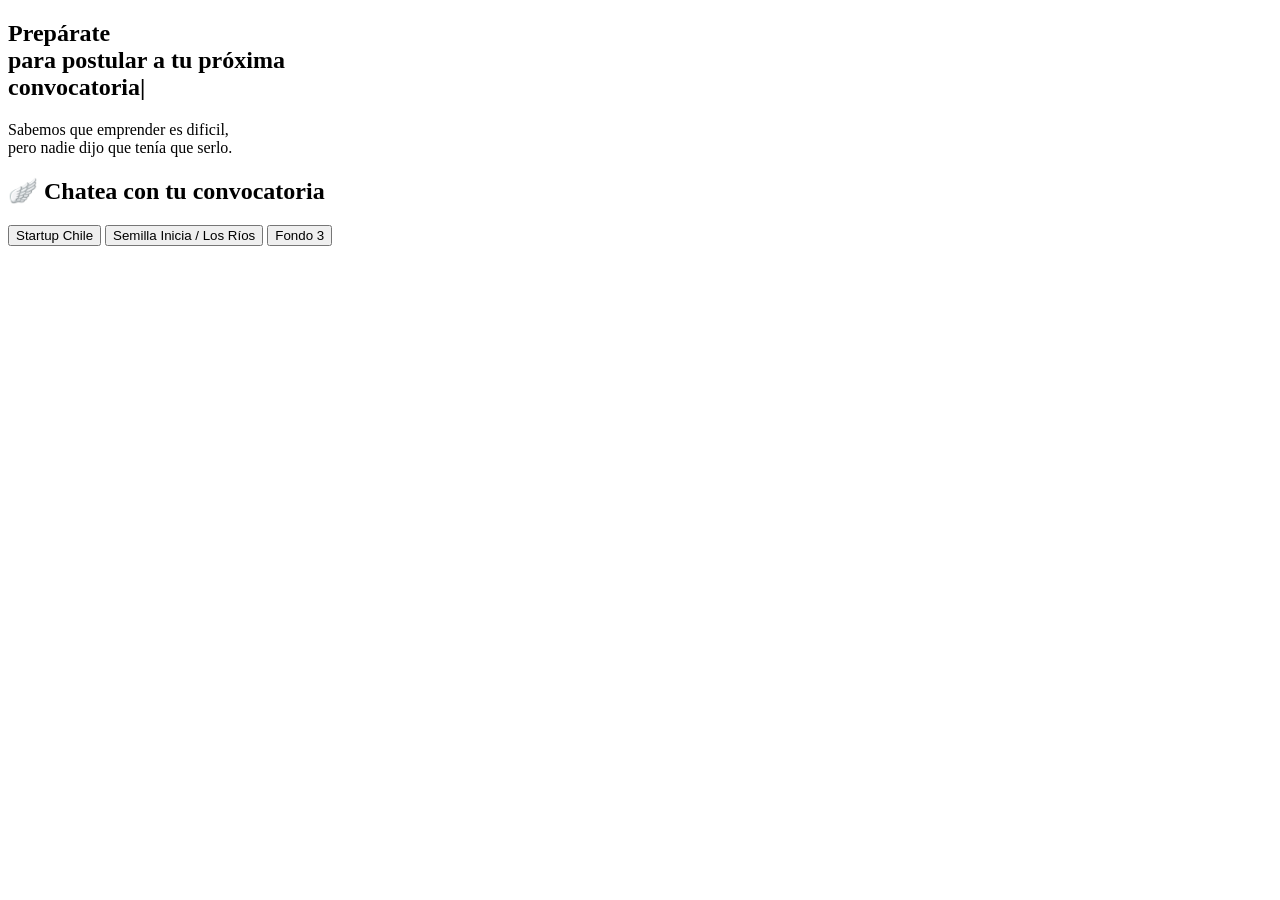
==== index.html @ 3ef93caf "Update index.html" ====
<!DOCTYPE html>
<html lang="es">
<head>
  <meta charset="UTF-8">
  <meta name="viewport" content="width=device-width, initial-scale=1.0">
  <title>Chatea con tu próxima convocatoria</title>
  <link rel="preconnect" href="https://fonts.googleapis.com">
  <link rel="preconnect" href="https://fonts.gstatic.com" crossorigin>
  <link href="https://fonts.googleapis.com/css2?family=Inter:wght@400;600;800&display=swap" rel="stylesheet">
  <link rel="stylesheet" href="styles.css?v=8">
  <link rel="icon" href="./favicon.ico">
</head>
  
<body>
  <div class="page">
    <section class="hero">
    <h1 class="hero-title">
  <span class="line">Prepárate <br></span>
  <span class="line">para postular a tu próxima <br><span id="dynamic-text"></span><span class="cursor">|</span></span>
</h1>
      <p class="subtitle">
        Sabemos que emprender es dificil,<br> pero nadie dijo que tenía que serlo.<br>
      </p>  

    <h2>🪽 Chatea con tu convocatoria</h2>
    <div class="button-container">
      <button id="Talca" onclick="location.href='StartupChile/index.html'">Startup Chile</button>
      <button id="LasCondes" onclick="location.href='IniciaLosLagos/index.html'">Semilla Inicia / Los Ríos</button>
      <button id="Digital" onclick="location.href='fondo3/index.html'">Fondo 3</button>
    </div>
  </div>
  <script src="main.js"></script>
</body>
</body>
</html>
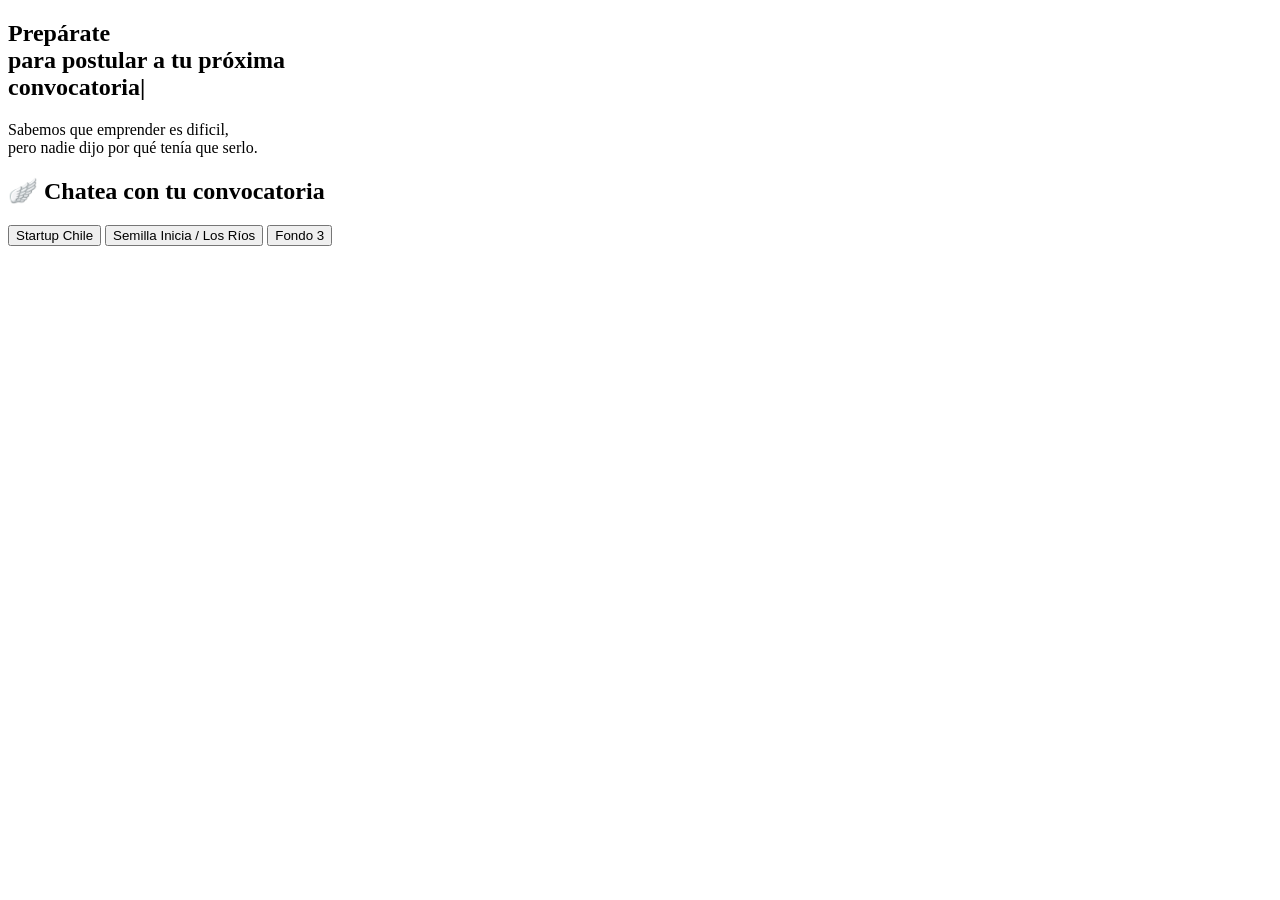
==== commit 02fa18d0: "Update index.html" ====
--- a/index.html
+++ b/index.html
@@ -19,7 +19,7 @@
   <span class="line">para postular a tu próxima <br><span id="dynamic-text"></span><span class="cursor">|</span></span>
 </h1>
       <p class="subtitle">
-        Sabemos que emprender es dificil,<br> pero nadie dijo que tenía que serlo.<br>
+        Sabemos que emprender es dificil,<br> pero nadie dijo por qué tenía que serlo.<br>
       </p>  
 
     <h2>🪽 Chatea con tu convocatoria</h2>
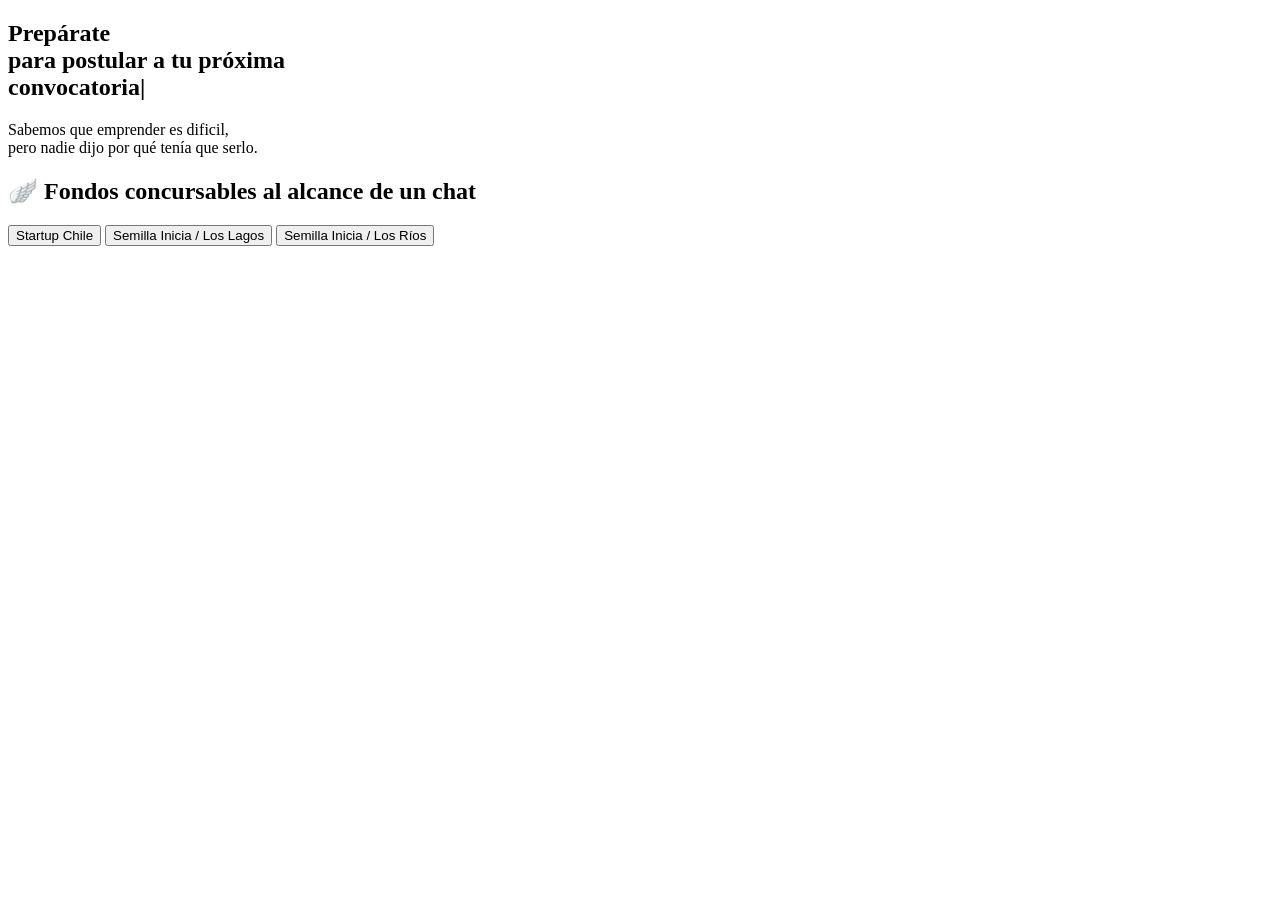
==== commit 0644be84: "Update index.html" ====
--- a/index.html
+++ b/index.html
@@ -22,11 +22,11 @@
         Sabemos que emprender es dificil,<br> pero nadie dijo por qué tenía que serlo.<br>
       </p>  
 
-    <h2>🪽 Chatea con tu convocatoria</h2>
+    <h2>🪽 Fondos concursables al alcance de un chat</h2>
     <div class="button-container">
       <button id="Talca" onclick="location.href='StartupChile/index.html'">Startup Chile</button>
-      <button id="LasCondes" onclick="location.href='IniciaLosLagos/index.html'">Semilla Inicia / Los Ríos</button>
-      <button id="Digital" onclick="location.href='fondo3/index.html'">Fondo 3</button>
+      <button id="LasCondes" onclick="location.href='IniciaLosLagos/index.html'">Semilla Inicia / Los Lagos</button>
+      <button id="Digital" onclick="location.href='IniciaLosRios/index.html'">Semilla Inicia / Los Ríos</button>
     </div>
   </div>
   <script src="main.js"></script>
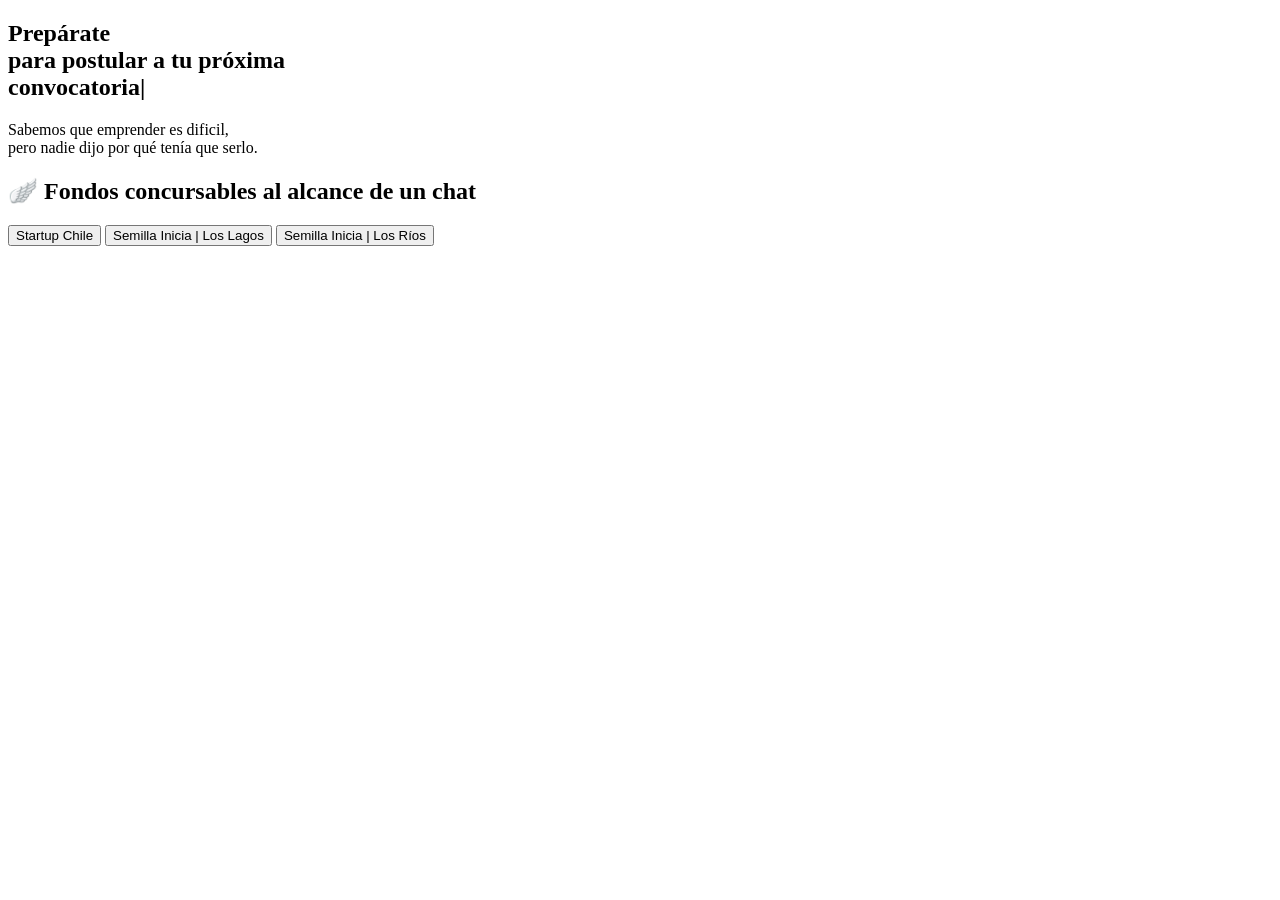
==== commit fc3356e3: "Update index.html" ====
--- a/index.html
+++ b/index.html
@@ -25,8 +25,8 @@
     <h2>🪽 Fondos concursables al alcance de un chat</h2>
     <div class="button-container">
       <button id="Talca" onclick="location.href='StartupChile/index.html'">Startup Chile</button>
-      <button id="LasCondes" onclick="location.href='IniciaLosLagos/index.html'">Semilla Inicia / Los Lagos</button>
-      <button id="Digital" onclick="location.href='IniciaLosRios/index.html'">Semilla Inicia / Los Ríos</button>
+      <button id="LasCondes" onclick="location.href='IniciaLosLagos/index.html'">Semilla Inicia | Los Lagos</button>
+      <button id="Digital" onclick="location.href='IniciaLosRios/index.html'">Semilla Inicia | Los Ríos</button>
     </div>
   </div>
   <script src="main.js"></script>
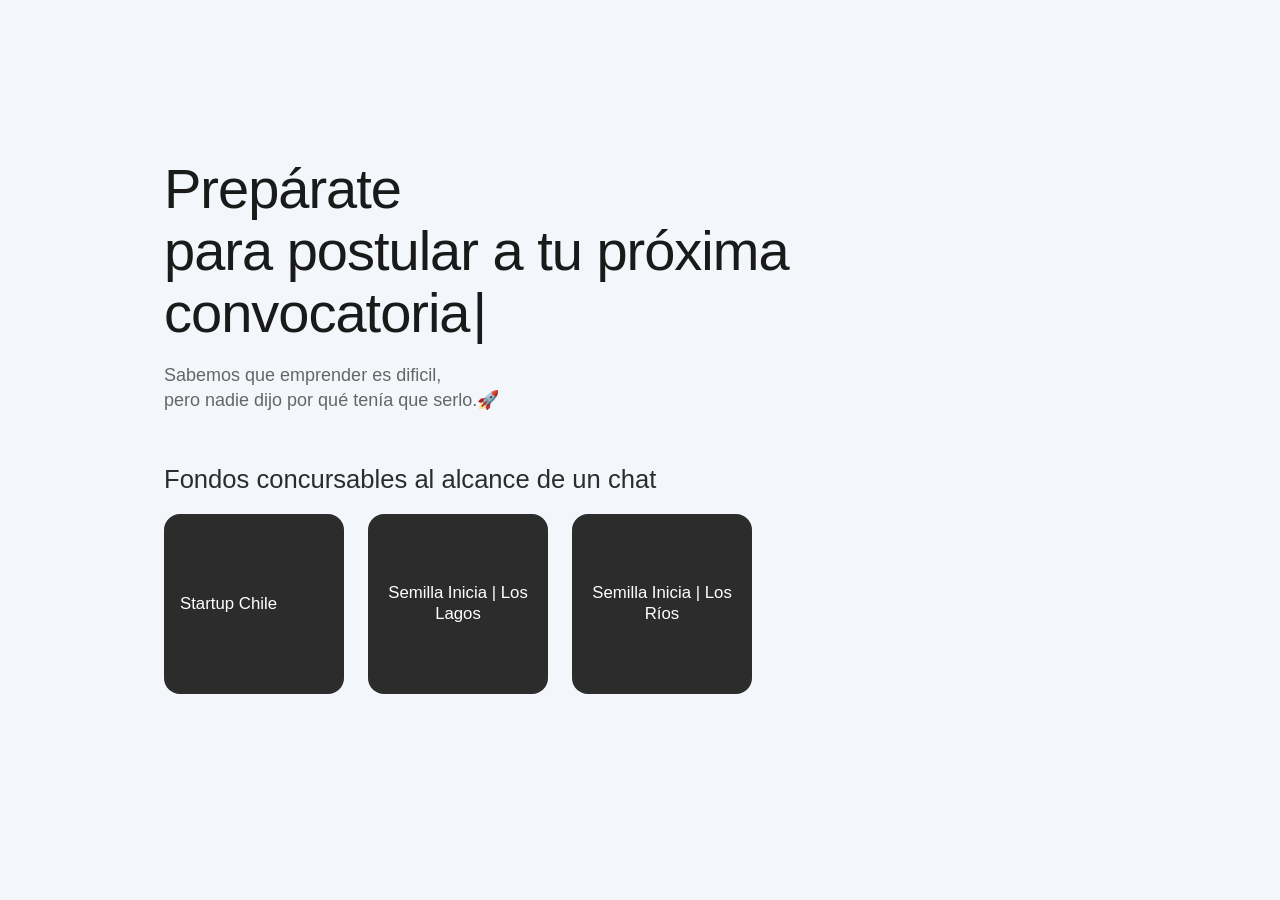
==== commit 75de9ccc: "Update index.html" ====
--- a/index.html
+++ b/index.html
@@ -19,10 +19,10 @@
   <span class="line">para postular a tu próxima <br><span id="dynamic-text"></span><span class="cursor">|</span></span>
 </h1>
       <p class="subtitle">
-        Sabemos que emprender es dificil,<br> pero nadie dijo por qué tenía que serlo.<br>
+        Sabemos que emprender es dificil,<br> pero nadie dijo por qué tenía que serlo.🚀<br>
       </p>  
 
-    <h2>🪽 Fondos concursables al alcance de un chat</h2>
+    <h2>Fondos concursables al alcance de un chat</h2>
     <div class="button-container">
       <button id="Talca" onclick="location.href='StartupChile/index.html'">Startup Chile</button>
       <button id="LasCondes" onclick="location.href='IniciaLosLagos/index.html'">Semilla Inicia | Los Lagos</button>
--- a/styles.css
+++ b/styles.css
@@ -0,0 +1,182 @@
+body {
+  font-family: 'Inter', -apple-system, BlinkMacSystemFont, 'Segoe UI', Roboto, sans-serif;
+  background-color: #F3F6FA;
+  padding: 2em;
+  max-width: 1000px;
+  margin: auto;
+  color: #2c2c2c;
+  line-height: 1.1;
+}
+
+.hero {
+  max-width: 1000px;
+  padding: 80px 24px;
+  text-align: left;
+}
+
+/* TÍTULO GRANDE */
+.hero-title {
+  font-size: clamp(1.8rem, 6vw, 56px);
+  line-height: 1.1;
+  font-weight: 400;
+  color: #1a1a1a;
+  margin-bottom: 20px;
+  letter-spacing: -1px;
+  min-height: calc(1.1em * 2); 
+  display: block;
+}
+
+.cursor {
+  display: inline-block;
+  margin-left: 3px;
+  animation: blink 1s infinite;
+}
+
+@keyframes blink {
+  0%, 50%, 100% { opacity: 1; }
+  25%, 75% { opacity: 0; }
+}
+
+.subtitle {
+  font-size: 18px;
+  font-weight: 500;
+  color: #666;
+  max-width: 860px;
+  line-height: 1.4
+}
+
+.justify {
+  display: block;
+  text-align: justify;
+  text-justify: inter-word;
+}
+
+/* Center the meta line */
+.meta-line { text-align: left; }
+
+h2 {
+  text-align: left;
+  margin-top: 2em;
+  font-size: 1.6em;
+  font-weight: 400;
+}
+
+/* Normalize buttons on mobile and apply styles */
+.button-container {
+  display: flex;
+  gap: 24px;            /* avoid 1cm on mobile */
+  justify-content: left;
+  flex-wrap: wrap;
+  margin-top: 1em;
+}
+
+.button-container button {
+  -webkit-appearance: none;
+  appearance: none;
+  box-sizing: border-box;
+  width: 180px;
+  aspect-ratio: 1 / 1;   /* square */
+  height: auto;          /* let aspect-ratio control height */
+  padding: 16px;
+    border-radius: 16px;
+
+
+  font-family: 'Montserrat', sans-serif;
+  font-weight: 400;
+  font-size: 1.05em;
+  line-height: 1.25;
+
+  background-color: #2c2c2c;
+  color: #fff;
+  border: none;
+  cursor: pointer;
+
+  display: flex;
+  align-items: center;
+  text-align: center;
+
+  transition: background-color .25s ease, color .25s ease;
+  touch-action: manipulation;
+}
+
+.button-container button:hover {
+  background-color: #444;
+  color: #fff;
+}
+
+.cards {
+  display: grid;
+  grid-template-columns: repeat(auto-fit, minmax(220px, 1fr));
+  gap: 20px;
+}
+
+.card {
+  background: white;
+  border-radius: 16px;
+  padding: 24px;
+  min-height: 120px;
+
+  display: flex;
+  align-items: center;
+  justify-content: center;
+  text-align: center;
+
+  font-weight: 500;
+
+  box-shadow: 0 4px 12px rgba(0,0,0,0.06);
+  transition: all 0.25s ease;
+  cursor: pointer;
+}
+
+.card:hover {
+  transform: translateY(-6px);
+  box-shadow: 0 10px 24px rgba(0,0,0,0.12);
+}
+
+.card.startup {
+  background: linear-gradient(135deg, #eef2ff, #e0e7ff);
+}
+
+.card.semilla {
+  background: linear-gradient(135deg, #ecfdf5, #d1fae5);
+}
+
+
+/* Mobile tuning: smaller squares, bigger text, centered */
+@media (max-width: 640px) {
+  body { padding: 1.25em; }
+
+ .hero-title {
+    font-size: 1.6rem;
+    line-height: 1.15;
+    letter-spacing: -0.5px;
+    margin-bottom: 0.4em;
+    display: -webkit-box;
+    -webkit-line-clamp: 4;
+    -webkit-box-orient: vertical;
+    min-height: calc(1.15em * 4);
+    overflow: hidden;
+  }
+  p  {
+    font-size: 0.95rem;
+    line-height: 1.4;
+  }
+    h2 {
+    font-size: 0.95rem;
+    line-height: 1.4;
+  }
+  .button-container {
+    flex-direction: column;
+    align-items: left;
+    gap: 14px;
+  }
+
+  .button-container button {
+    width: min(80vw, 240px);   /* cap square size */
+    aspect-ratio: 1 / 1;       /* keep square */
+    height: auto;
+    padding: 24px;
+    font-size: clamp(1rem, 3.5vw, 1.125rem);
+    line-height: 1.3;
+  }
+}
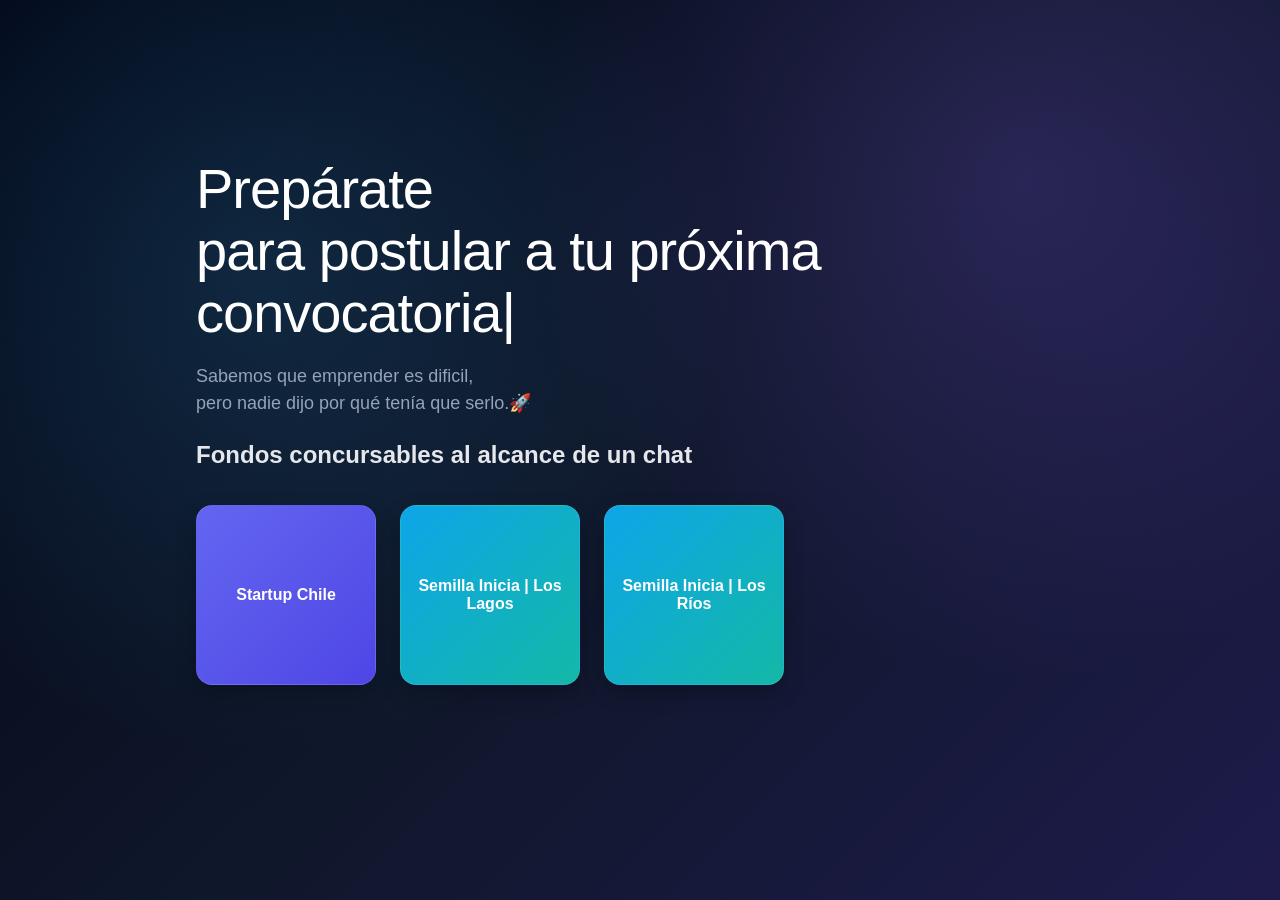
==== commit b3f2a5fc: "Update index.html" ====
--- a/index.html
+++ b/index.html
@@ -30,6 +30,19 @@
     </div>
   </div>
   <script src="main.js"></script>
+
+  <script id="cursor-track">
+document.querySelectorAll(".button-container button").forEach(btn => {
+  btn.addEventListener("mousemove", e => {
+    const rect = btn.getBoundingClientRect();
+    const x = ((e.clientX - rect.left) / rect.width) * 100;
+    const y = ((e.clientY - rect.top) / rect.height) * 100;
+
+    btn.style.setProperty("--x", x + "%");
+    btn.style.setProperty("--y", y + "%");
+  });
+});
+</script>
 </body>
 </body>
 </html>
--- a/styles.css
+++ b/styles.css
@@ -1,182 +1,151 @@
+:root {
+  --text: #e5e7eb;
+  --muted: #94a3b8;
+  --white: #fff;
+}
+
+/* Reset */
+* {
+  box-sizing: border-box;
+}
+
 body {
   font-family: 'Inter', -apple-system, BlinkMacSystemFont, 'Segoe UI', Roboto, sans-serif;
-  background-color: #F3F6FA;
+  margin: 0;
   padding: 2em;
   max-width: 1000px;
-  margin: auto;
-  color: #2c2c2c;
-  line-height: 1.1;
+  margin-inline: auto;
+  line-height: 1.5;
+  color: var(--text);
+
+  background:
+    radial-gradient(circle at 20% 30%, rgba(56, 189, 248, 0.15), transparent 40%),
+    radial-gradient(circle at 80% 20%, rgba(139, 92, 246, 0.2), transparent 40%),
+    linear-gradient(135deg, #020617, #0f172a, #1e1b4b);
+
+  background-attachment: fixed;
 }
+
+/* ========================= HERO */
 
 .hero {
   max-width: 1000px;
   padding: 80px 24px;
-  text-align: left;
 }
 
-/* TÍTULO GRANDE */
 .hero-title {
   font-size: clamp(1.8rem, 6vw, 56px);
   line-height: 1.1;
   font-weight: 400;
-  color: #1a1a1a;
+  color: white;
   margin-bottom: 20px;
   letter-spacing: -1px;
-  min-height: calc(1.1em * 2); 
-  display: block;
-}
-
-.cursor {
-  display: inline-block;
-  margin-left: 3px;
-  animation: blink 1s infinite;
-}
-
-@keyframes blink {
-  0%, 50%, 100% { opacity: 1; }
-  25%, 75% { opacity: 0; }
 }
 
 .subtitle {
   font-size: 18px;
-  font-weight: 500;
-  color: #666;
+  color: var(--muted);
   max-width: 860px;
-  line-height: 1.4
 }
 
-.justify {
-  display: block;
-  text-align: justify;
-  text-justify: inter-word;
-}
+/* ========================= BOTONES */
 
-/* Center the meta line */
-.meta-line { text-align: left; }
-
-h2 {
-  text-align: left;
-  margin-top: 2em;
-  font-size: 1.6em;
-  font-weight: 400;
-}
-
-/* Normalize buttons on mobile and apply styles */
 .button-container {
   display: flex;
-  gap: 24px;            /* avoid 1cm on mobile */
-  justify-content: left;
+  gap: 24px;
   flex-wrap: wrap;
-  margin-top: 1em;
+  margin-top: 2em;
 }
 
 .button-container button {
-  -webkit-appearance: none;
-  appearance: none;
-  box-sizing: border-box;
+  position: relative;
+  overflow: hidden;
+
   width: 180px;
-  aspect-ratio: 1 / 1;   /* square */
-  height: auto;          /* let aspect-ratio control height */
+  aspect-ratio: 1 / 1;
   padding: 16px;
-    border-radius: 16px;
+  border-radius: 16px;
 
+  font-family: 'Inter', sans-serif;
+  font-weight: 600;
+  font-size: 1rem;
 
-  font-family: 'Montserrat', sans-serif;
-  font-weight: 400;
-  font-size: 1.05em;
-  line-height: 1.25;
-
-  background-color: #2c2c2c;
-  color: #fff;
-  border: none;
+  color: var(--white);
+  border: 1px solid rgba(255,255,255,0.08);
   cursor: pointer;
-
-  display: flex;
-  align-items: center;
-  text-align: center;
-
-  transition: background-color .25s ease, color .25s ease;
-  touch-action: manipulation;
-}
-
-.button-container button:hover {
-  background-color: #444;
-  color: #fff;
-}
-
-.cards {
-  display: grid;
-  grid-template-columns: repeat(auto-fit, minmax(220px, 1fr));
-  gap: 20px;
-}
-
-.card {
-  background: white;
-  border-radius: 16px;
-  padding: 24px;
-  min-height: 120px;
 
   display: flex;
   align-items: center;
   justify-content: center;
   text-align: center;
 
-  font-weight: 500;
+  transition: all 0.3s ease;
 
-  box-shadow: 0 4px 12px rgba(0,0,0,0.06);
-  transition: all 0.25s ease;
-  cursor: pointer;
+  /* glow base */
+  box-shadow: 0 8px 20px rgba(0,0,0,0.25);
 }
 
-.card:hover {
-  transform: translateY(-6px);
-  box-shadow: 0 10px 24px rgba(0,0,0,0.12);
+/* ========================= GRADIENTES */
+
+#Talca {
+  background: linear-gradient(135deg, #6366f1, #4f46e5);
 }
 
-.card.startup {
-  background: linear-gradient(135deg, #eef2ff, #e0e7ff);
+#LasCondes,
+#Digital {
+  background: linear-gradient(135deg, #0ea5e9, #14b8a6);
 }
 
-.card.semilla {
-  background: linear-gradient(135deg, #ecfdf5, #d1fae5);
+/* ========================= HOVER */
+
+.button-container button:hover {
+  transform: translateY(-6px) scale(1.02);
+
+  box-shadow:
+    0 12px 30px rgba(0, 0, 0, 0.4),
+    0 0 25px rgba(99, 102, 241, 0.3);
+
+  border: 1px solid rgba(99, 102, 241, 0.4);
+
+  filter: brightness(1.1);
 }
 
+/* ========================= GLOW INTERNO */
 
-/* Mobile tuning: smaller squares, bigger text, centered */
+.button-container button::before {
+  content: "";
+  position: absolute;
+  inset: 0;
+  border-radius: inherit;
+
+  background: radial-gradient(
+    circle at var(--x, 50%) var(--y, 50%),
+    rgba(255,255,255,0.25),
+    transparent 60%
+  );
+
+  opacity: 0;
+  transition: opacity 0.2s ease;
+}
+
+.button-container button:hover::before {
+  opacity: 1;
+}
+
+/* ========================= MOBILE */
+
 @media (max-width: 640px) {
-  body { padding: 1.25em; }
+  body {
+    padding: 1.25em;
+  }
 
- .hero-title {
-    font-size: 1.6rem;
-    line-height: 1.15;
-    letter-spacing: -0.5px;
-    margin-bottom: 0.4em;
-    display: -webkit-box;
-    -webkit-line-clamp: 4;
-    -webkit-box-orient: vertical;
-    min-height: calc(1.15em * 4);
-    overflow: hidden;
-  }
-  p  {
-    font-size: 0.95rem;
-    line-height: 1.4;
-  }
-    h2 {
-    font-size: 0.95rem;
-    line-height: 1.4;
-  }
   .button-container {
     flex-direction: column;
-    align-items: left;
-    gap: 14px;
+    gap: 16px;
   }
 
   .button-container button {
-    width: min(80vw, 240px);   /* cap square size */
-    aspect-ratio: 1 / 1;       /* keep square */
-    height: auto;
-    padding: 24px;
-    font-size: clamp(1rem, 3.5vw, 1.125rem);
-    line-height: 1.3;
+    width: 100%;
+    max-width: 260px;
   }
 }
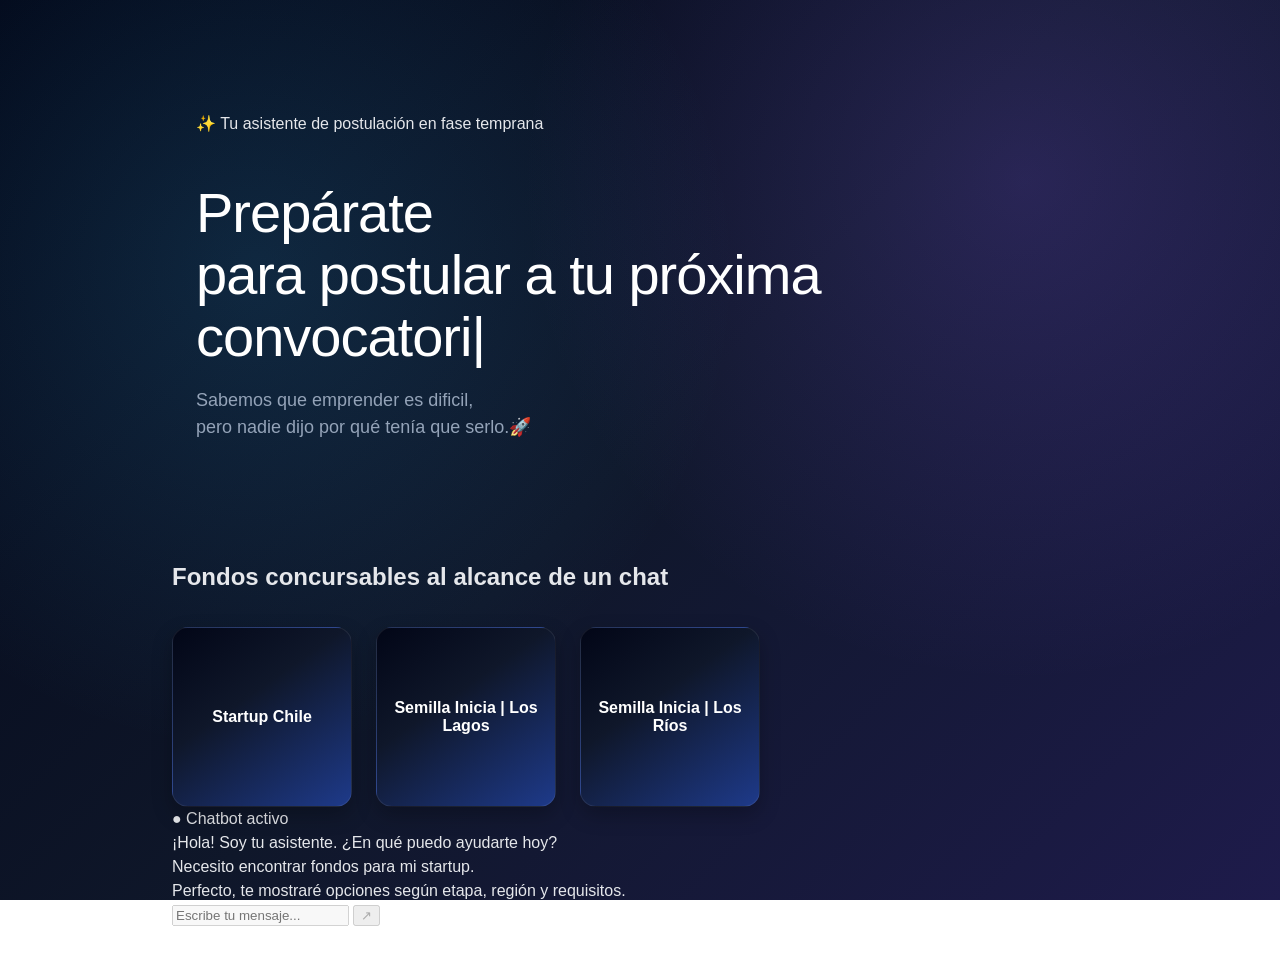
==== commit 194a9ae0: "Update index.html" ====
--- a/index.html
+++ b/index.html
@@ -12,23 +12,64 @@
 </head>
   
 <body>
-  <div class="page">
+    <div class="bg-glow bg-glow-1"></div>
+  <div class="bg-glow bg-glow-2"></div>
+
+    <main class="page">
     <section class="hero">
+      <div class="badge">
+        ✨ Tu asistente de postulación en fase temprana
+      </div>
+      
     <h1 class="hero-title">
   <span class="line">Prepárate <br></span>
   <span class="line">para postular a tu próxima <br><span id="dynamic-text"></span><span class="cursor">|</span></span>
 </h1>
       <p class="subtitle">
-        Sabemos que emprender es dificil,<br> pero nadie dijo por qué tenía que serlo.🚀<br>
-      </p>  
+        Sabemos que emprender es dificil,<br>
+        pero nadie dijo por qué tenía que serlo.🚀
+      </p>
+    </section>
 
+   <section class="funds">
     <h2>Fondos concursables al alcance de un chat</h2>
     <div class="button-container">
       <button id="Talca" onclick="location.href='StartupChile/index.html'">Startup Chile</button>
       <button id="LasCondes" onclick="location.href='IniciaLosLagos/index.html'">Semilla Inicia | Los Lagos</button>
       <button id="Digital" onclick="location.href='IniciaLosRios/index.html'">Semilla Inicia | Los Ríos</button>
     </div>
-  </div>
+   </section>
+
+     <!-- Preview visual del chatbot -->
+    <section class="chat-preview">
+      <div class="chat-window">
+        <div class="chat-topbar">
+          <div class="dots">
+            <span></span><span></span><span></span>
+          </div>
+          <div class="status">● Chatbot activo</div>
+        </div>
+
+        <div class="chat-body">
+          <div class="msg bot">
+            ¡Hola! Soy tu asistente. ¿En qué puedo ayudarte hoy?
+          </div>
+          <div class="msg user">
+            Necesito encontrar fondos para mi startup.
+          </div>
+          <div class="msg bot">
+            Perfecto, te mostraré opciones según etapa, región y requisitos.
+          </div>
+        </div>
+
+        <div class="chat-input">
+          <input type="text" placeholder="Escribe tu mensaje..." disabled />
+          <button disabled>↗</button>
+        </div>
+      </div>
+    </section>
+  </main>
+  
   <script src="main.js"></script>
 
   <script id="cursor-track">
--- a/styles.css
+++ b/styles.css
@@ -87,13 +87,17 @@
 
 /* ========================= GRADIENTES */
 
-#Talca {
-  background: linear-gradient(135deg, #6366f1, #4f46e5);
+#Talca,
+#LasCondes,
+#Digital {
+  background: linear-gradient(145deg, #020617 0%, #0f172a 40%, #1e3a8a 100%);
 }
 
-#LasCondes,
-#Digital {
-  background: linear-gradient(135deg, #0ea5e9, #14b8a6);
+#Talca:hover,
+#LasCondes:hover,
+#Digital:hover {
+  box-shadow: 0 0 25px rgba(59, 130, 246, 0.35);
+  transform: translateY(-6px);
 }
 
 /* ========================= HOVER */
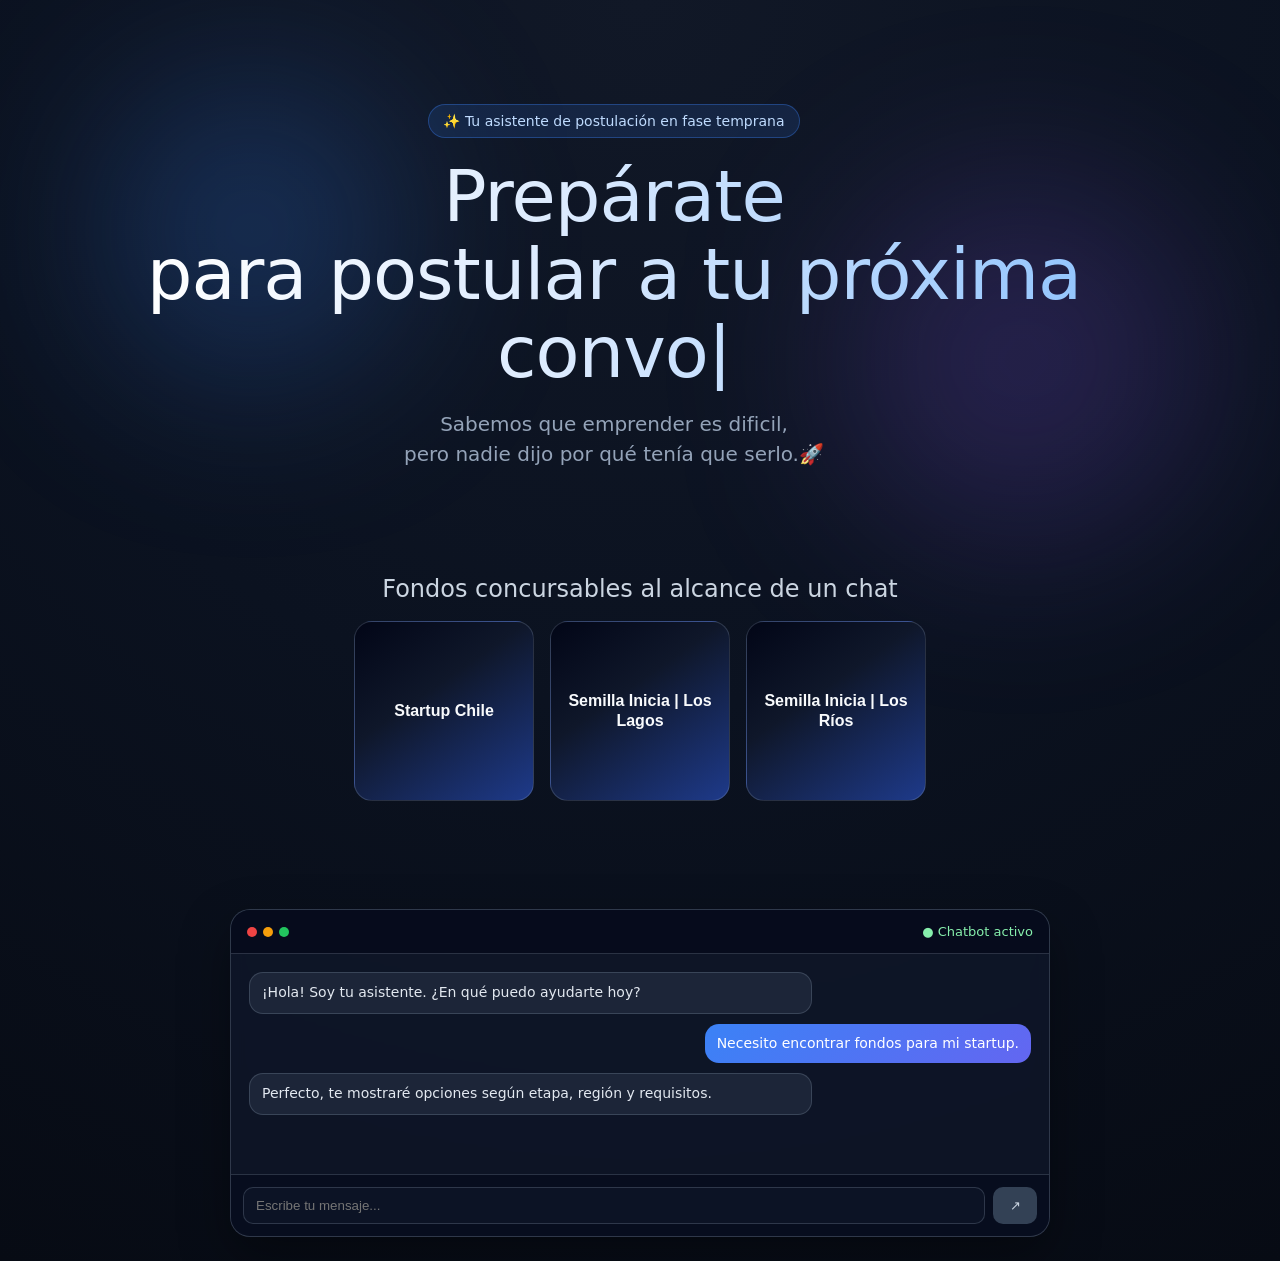
==== commit e1302413: "Update index.html" ====
--- a/index.html
+++ b/index.html
@@ -7,7 +7,7 @@
   <link rel="preconnect" href="https://fonts.googleapis.com">
   <link rel="preconnect" href="https://fonts.gstatic.com" crossorigin>
   <link href="https://fonts.googleapis.com/css2?family=Inter:wght@400;600;800&display=swap" rel="stylesheet">
-  <link rel="stylesheet" href="styles.css?v=8">
+  <link rel="stylesheet" href="styles.css?v=10">
   <link rel="icon" href="./favicon.ico">
 </head>
   
--- a/styles.css
+++ b/styles.css
@@ -1,89 +1,125 @@
 :root {
-  --text: #e5e7eb;
+  --bg: #0b1220;
+  --card: rgba(15, 23, 42, 0.8);
+  --text: #e2e8f0;
   --muted: #94a3b8;
-  --white: #fff;
+  --primary: #3b82f6;
+  --primary-2: #6366f1;
+  --border: rgba(148, 163, 184, 0.25);
 }
 
 /* Reset */
-* {
-  box-sizing: border-box;
-}
-
-body {
-  font-family: 'Inter', -apple-system, BlinkMacSystemFont, 'Segoe UI', Roboto, sans-serif;
+* {box-sizing: border-box;}
+
+html, body {
+  font-family: 'Inter', system-ui, sans-serif;
   margin: 0;
-  padding: 2em;
-  max-width: 1000px;
-  margin-inline: auto;
-  line-height: 1.5;
+  min-height: 100%;
+  background: radial-gradient(circle at top, #111827 0%, #0b1220 50%, #070b14 100%);
   color: var(--text);
-
-  background:
-    radial-gradient(circle at 20% 30%, rgba(56, 189, 248, 0.15), transparent 40%),
-    radial-gradient(circle at 80% 20%, rgba(139, 92, 246, 0.2), transparent 40%),
-    linear-gradient(135deg, #020617, #0f172a, #1e1b4b);
-
-  background-attachment: fixed;
+}
+
+ .page {
+  max-width: 1100px;
+  margin: 0 auto;
+  padding: 24px;
+  position: relative;
+  z-index: 2;
+}
+
+.bg-glow {
+  position: fixed;
+  border-radius: 999px;
+  filter: blur(90px);
+  pointer-events: none;
+  z-index: 1;
+}
+.bg-glow-1 {
+  width: 300px; height: 300px;
+  top: 80px; left: 8%;
+  background: rgba(59, 130, 246, 0.25);
+}
+.bg-glow-2 {
+  width: 360px; height: 360px;
+  top: 180px; right: 6%;
+  background: rgba(139, 92, 246, 0.2);
 }
 
 /* ========================= HERO */
 
 .hero {
+  text-align: center;
   max-width: 1000px;
   padding: 80px 24px;
 }
 
+.badge {
+  display: inline-block;
+  padding: 8px 14px;
+  border-radius: 999px;
+  border: 1px solid rgba(59,130,246,.35);
+  background: rgba(59,130,246,.14);
+  color: #bfdbfe;
+  font-size: 14px;
+  margin-bottom: 20px;
+}
+
 .hero-title {
-  font-size: clamp(1.8rem, 6vw, 56px);
-  line-height: 1.1;
-  font-weight: 400;
-  color: white;
-  margin-bottom: 20px;
+  margin: 0;
+  font-size: clamp(2rem, 6vw, 4.5rem);
+  line-height: 1.08;
+  font-weight: 400; 
   letter-spacing: -1px;
+  background: linear-gradient(90deg, #ffffff 0%, #dbeafe 45%, #93c5fd 100%);
+  -webkit-background-clip: text;
+  -webkit-text-fill-color: transparent;
 }
 
 .subtitle {
-  font-size: 18px;
+  margin: 18px 0 0;
   color: var(--muted);
-  max-width: 860px;
+  font-size: clamp(1rem, 2.2vw, 1.25rem);
+  line-height: 1.5;
+}
+
+.funds { margin-top: 26px; text-align: center; }
+
+.funds h2 {
+  font-weight: 500;
+  margin-bottom: 18px;
+  color: #cbd5e1;
 }
 
 /* ========================= BOTONES */
 
 .button-container {
   display: flex;
-  gap: 24px;
+  justify-content: center;
+  gap: 16px;
   flex-wrap: wrap;
-  margin-top: 2em;
 }
 
 .button-container button {
-  position: relative;
-  overflow: hidden;
-
   width: 180px;
-  aspect-ratio: 1 / 1;
+  min-height: 180px;
+  border: 1px solid var(--border);
+  border-radius: 18px;
+  background: linear-gradient(135deg, rgba(30,41,59,.9), rgba(15,23,42,.95));
+  color: #f8fafc;
   padding: 16px;
-  border-radius: 16px;
-
-  font-family: 'Inter', sans-serif;
+  font-size: 16px;
   font-weight: 600;
-  font-size: 1rem;
-
-  color: var(--white);
-  border: 1px solid rgba(255,255,255,0.08);
+  line-height: 1.25;
   cursor: pointer;
-
-  display: flex;
-  align-items: center;
-  justify-content: center;
-  text-align: center;
-
-  transition: all 0.3s ease;
-
-  /* glow base */
-  box-shadow: 0 8px 20px rgba(0,0,0,0.25);
-}
+  transition: transform .2s ease, border-color .2s ease, box-shadow .2s ease;
+}
+
+.button-container button:hover {
+  transform: translateY(-4px);
+  border-color: rgba(96,165,250,.5);
+  box-shadow: 0 12px 32px rgba(0,0,0,.3);
+}
+/* box-shadow: 0 8px 20px rgba(0,0,0,0.25); --si no te gusta la otra */
 
 /* ========================= GRADIENTES */
 
@@ -135,6 +171,150 @@
 .button-container button:hover::before {
   opacity: 1;
 }
+/* ========================= Chat preview */
+.chat-preview {
+  margin-top: 108px;
+  display: flex;
+  justify-content: center;
+}
+
+.chat-window {
+  width: min(820px, 100%);
+  border: 1px solid var(--border);
+  border-radius: 20px;
+  overflow: hidden;
+  background: var(--card);
+  backdrop-filter: blur(8px);
+  box-shadow: 0 20px 50px rgba(0,0,0,.35);
+}
+
+.chat-topbar {
+  display: flex;
+  align-items: center;
+  justify-content: space-between;
+  padding: 12px 16px;
+  border-bottom: 1px solid var(--border);
+  background: rgba(2, 6, 23, 0.6);
+}
+
+.status {
+  color: #86efac;
+  font-size: 13px;
+}
+
+.chat-body {
+  padding: 18px;
+  display: flex;
+  flex-direction: column;
+  gap: 10px;
+  min-height: 220px;
+}
+
+.msg {
+  max-width: 72%;
+  padding: 10px 12px;
+  border-radius: 14px;
+  font-size: 14px;
+  line-height: 1.4;
+}
+.msg.bot {
+  background: rgba(30,41,59,.9);
+  border: 1px solid var(--border);
+  color: #e2e8f0;
+}
+.msg.user {
+  margin-left: auto;
+  background: linear-gradient(135deg, var(--primary), var(--primary-2));
+  color: #fff;
+}
+
+.chat-input {
+  border-top: 1px solid var(--border);
+  padding: 12px;
+  display: flex;
+  gap: 8px;
+  background: rgba(2, 6, 23, 0.45);
+}
+.chat-input input {
+  flex: 1;
+  border: 1px solid var(--border);
+  border-radius: 10px;
+  background: rgba(15,23,42,.7);
+  color: #cbd5e1;
+  padding: 10px 12px;
+}
+.chat-input button {
+  width: 44px;
+  border: none;
+  border-radius: 10px;
+  background: #334155;
+  color: #cbd5e1;
+}
+
+.dots span {
+  display: inline-block;
+  width: 10px; height: 10px;
+  border-radius: 999px;
+  margin-right: 6px;
+}
+
+.dots span:nth-child(1){ background:#ef4444; }
+.dots span:nth-child(2){ background:#f59e0b; }
+.dots span:nth-child(3){ background:#22c55e; }
+
+.status {
+  color: #86efac;
+  font-size: 13px;
+}
+
+.chat-body {
+  padding: 18px;
+  display: flex;
+  flex-direction: column;
+  gap: 10px;
+  min-height: 220px;
+}
+
+.msg {
+  max-width: 72%;
+  padding: 10px 12px;
+  border-radius: 14px;
+  font-size: 14px;
+  line-height: 1.4;
+}
+.msg.bot {
+  background: rgba(30,41,59,.9);
+  border: 1px solid var(--border);
+  color: #e2e8f0;
+}
+.msg.user {
+  margin-left: auto;
+  background: linear-gradient(135deg, var(--primary), var(--primary-2));
+  color: #fff;
+}
+
+.chat-input {
+  border-top: 1px solid var(--border);
+  padding: 12px;
+  display: flex;
+  gap: 8px;
+  background: rgba(2, 6, 23, 0.45);
+}
+.chat-input input {
+  flex: 1;
+  border: 1px solid var(--border);
+  border-radius: 10px;
+  background: rgba(15,23,42,.7);
+  color: #cbd5e1;
+  padding: 10px 12px;
+}
+.chat-input button {
+  width: 44px;
+  border: none;
+  border-radius: 10px;
+  background: #334155;
+  color: #cbd5e1;
+}
 
 /* ========================= MOBILE */
 
